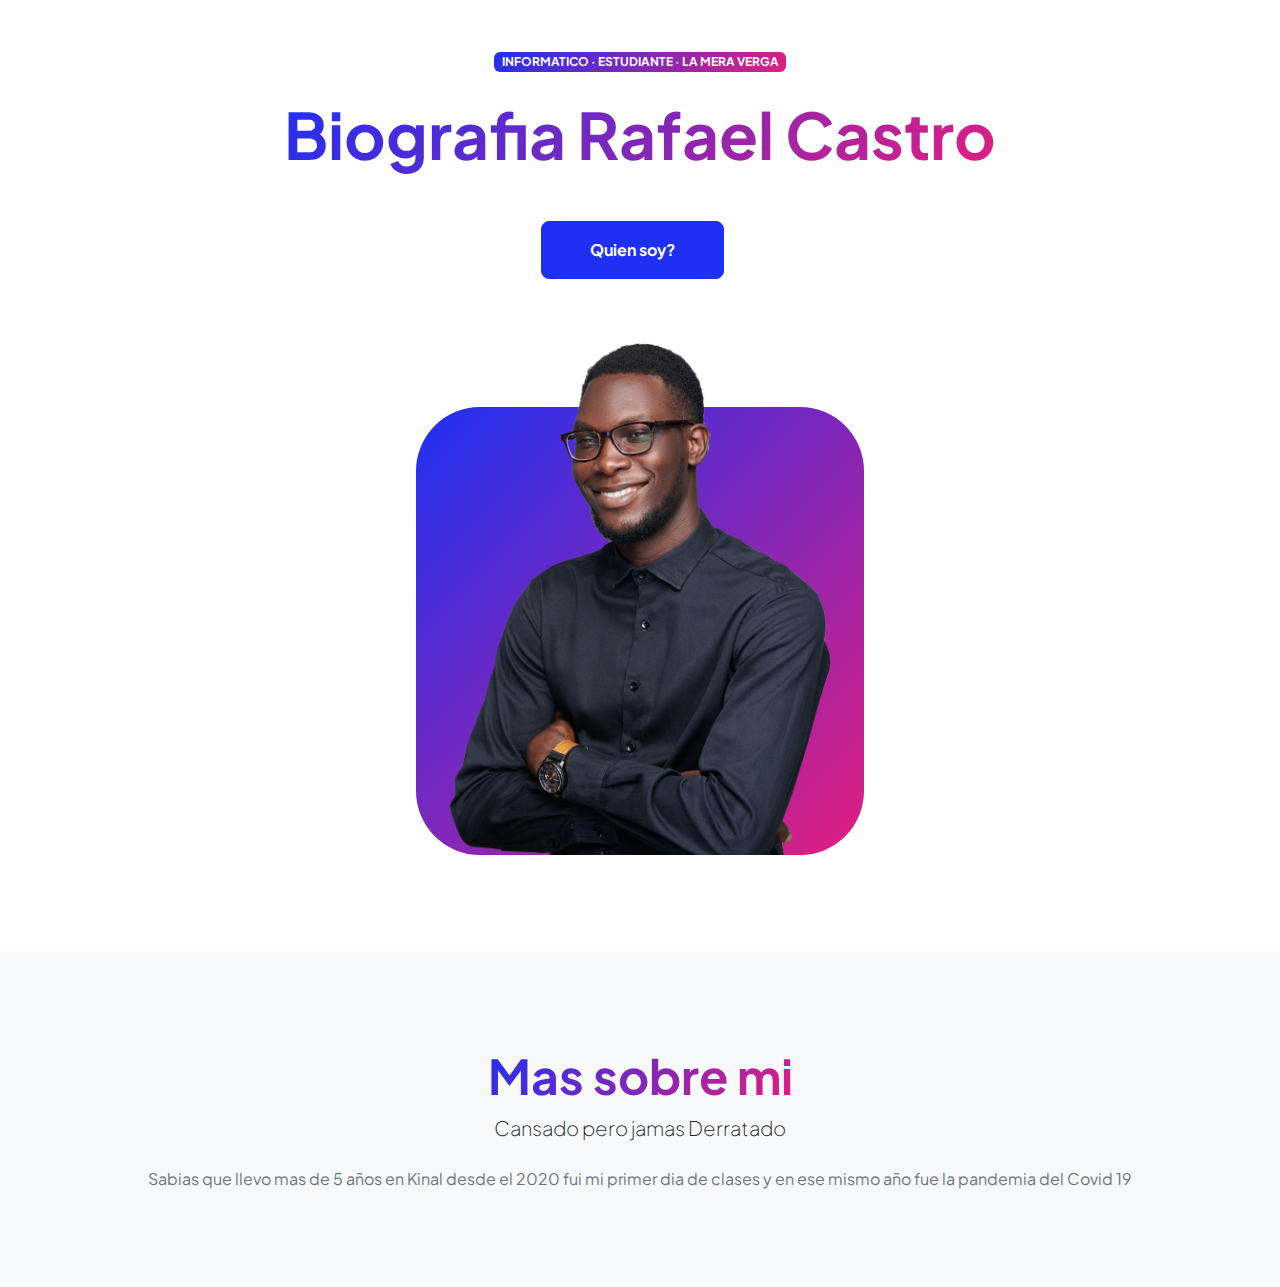
==== index.html @ ca285497 "Se termino la segunda Parte de las Paginas" ====
<!DOCTYPE html>
<html lang="en">
    <head>
        <meta charset="utf-8" />
        <meta name="viewport" content="width=device-width, initial-scale=1, shrink-to-fit=no" />
        <title>Biografia</title>
        <!-- Favicon-->
        <link rel="icon" type="image/x-icon" href="assets/favicon.ico" />
        <!-- Custom Google font-->
        <link rel="preconnect" href="https://fonts.googleapis.com" />
        <link rel="preconnect" href="https://fonts.gstatic.com" crossorigin />
        <link href="https://fonts.googleapis.com/css2?family=Plus+Jakarta+Sans:wght@100;200;300;400;500;600;700;800;900&amp;display=swap" rel="stylesheet" />
        <!-- Bootstrap icons-->
        <link href="https://cdn.jsdelivr.net/npm/bootstrap-icons@1.8.1/font/bootstrap-icons.css" rel="stylesheet" />
        <!-- Core theme CSS (includes Bootstrap)-->
        <link href="css/styles.css" rel="stylesheet" />
    </head>
    <body class="d-flex flex-column h-100">
        <main class="flex-shrink-0">
            <!-- Header-->
            <header class="py-5">
                <div class="container px-5 pb-5">
                    <div class="row gx-5 align-items-center">
                        <div class="col-xxl-5">
                            <!-- Header text content-->
                            <div class="text-center text-xxl-start">
                                <div class="badge bg-gradient-primary-to-secondary text-white mb-4"><div class="text-uppercase">Informatico &middot; Estudiante &middot; La mera verga</div></div>
                                <h1 class="display-3 fw-bolder mb-5"><span class="text-gradient d-inline">Biografia Rafael Castro</span></h1>
                                <div class="d-grid gap-3 d-sm-flex justify-content-sm-center justify-content-xxl-start mb-3">
                                    <a class="btn btn-primary btn-lg px-5 py-3 me-sm-3 fs-6 fw-bolder" href="resume.html">Quien soy?</a>

                                </div>
                            </div>
                        </div>
                        <div class="col-xxl-7">
                            <!-- Header profile picture-->
                            <div class="d-flex justify-content-center mt-5 mt-xxl-0">
                                <div class="profile bg-gradient-primary-to-secondary">
                                    <img class="profile-img" src="assets/profile.png" alt="..." />
                                    <div class="dots-1">
                            </div>
                        </div>
                    </div>
                </div>
            </header>
            <!-- About Section-->
            <section class="bg-light py-5">
                <div class="container px-5">
                    <div class="row gx-5 justify-content-center">
                        <div class="col-xxl-8">
                            <div class="text-center my-5">
                                <h2 class="display-5 fw-bolder"><span class="text-gradient d-inline">Mas sobre mi</span></h2>
                                <p class="lead fw-light mb-4">Cansado pero jamas Derratado</p>
                                <p class="text-muted">Sabias que llevo mas de 5 años en Kinal desde el 2020 fui mi primer dia de clases y en ese mismo año fue la pandemia del Covid 19</p>
                            </div>
                        </div>
                    </div>
                </div>
            </section>
        </main>
        <!-- Bootstrap core JS-->
        <script src="https://cdn.jsdelivr.net/npm/bootstrap@5.2.3/dist/js/bootstrap.bundle.min.js"></script>
        <!-- Core theme JS-->
        <script src="js/scripts.js"></script>
    </body>
</html>
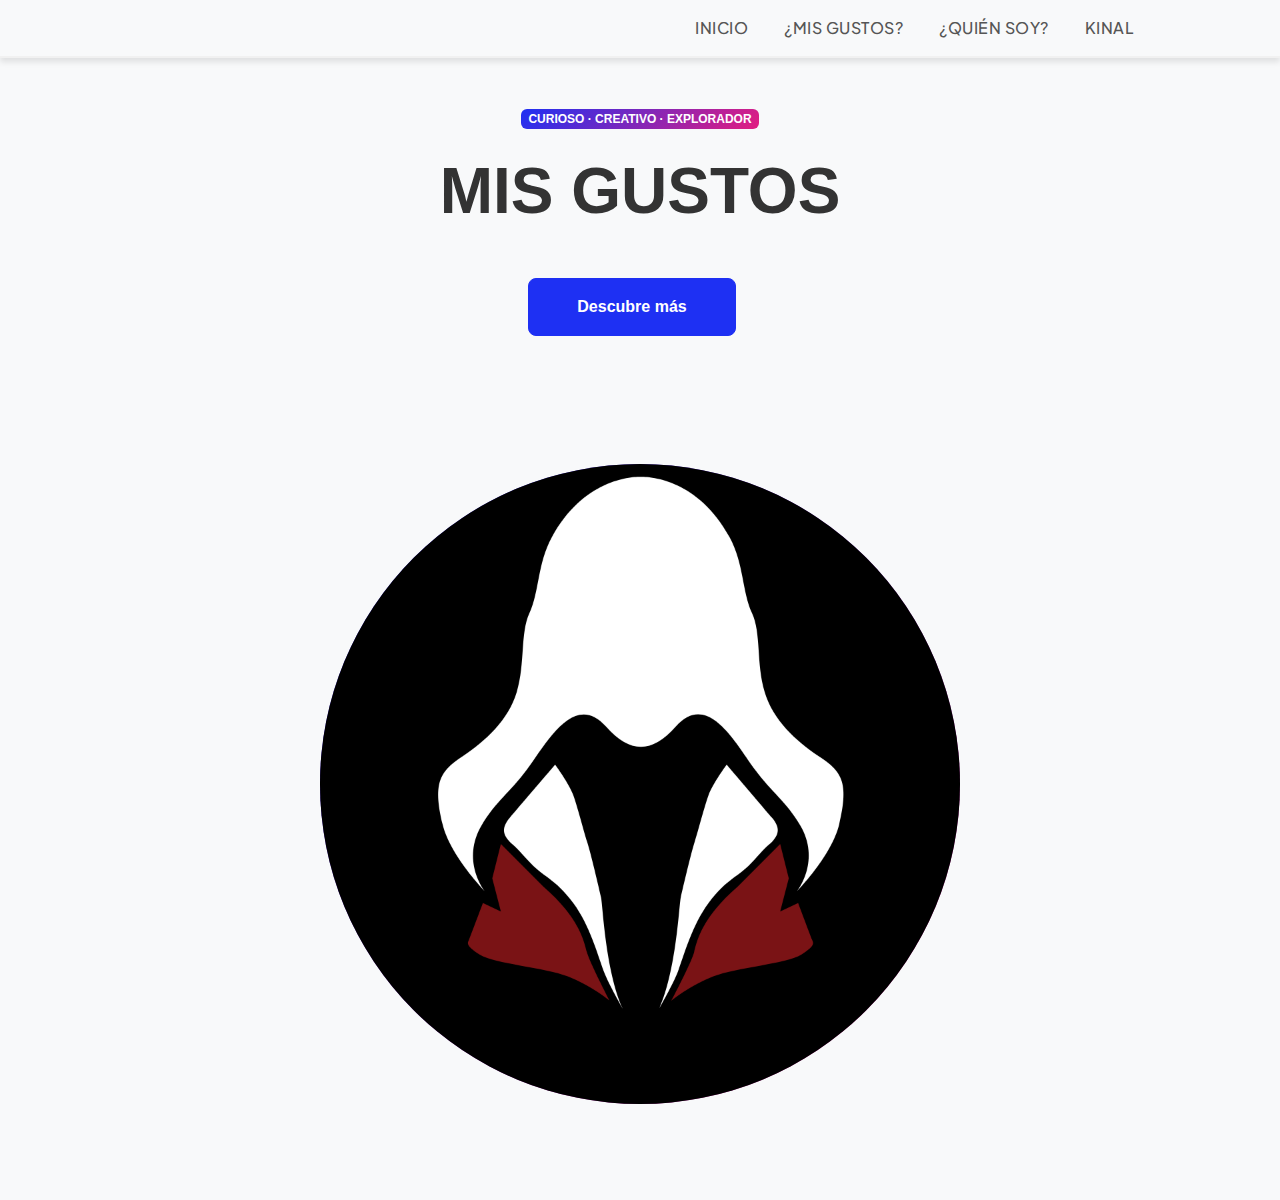
==== commit bf585ec2: "Terminacion de Pagina 1" ====
--- a/index.html
+++ b/index.html
@@ -1,66 +1,89 @@
 <!DOCTYPE html>
 <html lang="en">
-    <head>
-        <meta charset="utf-8" />
-        <meta name="viewport" content="width=device-width, initial-scale=1, shrink-to-fit=no" />
-        <title>Biografia</title>
-        <!-- Favicon-->
-        <link rel="icon" type="image/x-icon" href="assets/favicon.ico" />
-        <!-- Custom Google font-->
-        <link rel="preconnect" href="https://fonts.googleapis.com" />
-        <link rel="preconnect" href="https://fonts.gstatic.com" crossorigin />
-        <link href="https://fonts.googleapis.com/css2?family=Plus+Jakarta+Sans:wght@100;200;300;400;500;600;700;800;900&amp;display=swap" rel="stylesheet" />
-        <!-- Bootstrap icons-->
-        <link href="https://cdn.jsdelivr.net/npm/bootstrap-icons@1.8.1/font/bootstrap-icons.css" rel="stylesheet" />
-        <!-- Core theme CSS (includes Bootstrap)-->
-        <link href="css/styles.css" rel="stylesheet" />
-    </head>
-    <body class="d-flex flex-column h-100">
-        <main class="flex-shrink-0">
-            <!-- Header-->
-            <header class="py-5">
-                <div class="container px-5 pb-5">
-                    <div class="row gx-5 align-items-center">
-                        <div class="col-xxl-5">
-                            <!-- Header text content-->
-                            <div class="text-center text-xxl-start">
-                                <div class="badge bg-gradient-primary-to-secondary text-white mb-4"><div class="text-uppercase">Informatico &middot; Estudiante &middot; La mera verga</div></div>
-                                <h1 class="display-3 fw-bolder mb-5"><span class="text-gradient d-inline">Biografia Rafael Castro</span></h1>
-                                <div class="d-grid gap-3 d-sm-flex justify-content-sm-center justify-content-xxl-start mb-3">
-                                    <a class="btn btn-primary btn-lg px-5 py-3 me-sm-3 fs-6 fw-bolder" href="resume.html">Quien soy?</a>
+<head>
+    <meta charset="utf-8" />
+    <meta name="viewport" content="width=device-width, initial-scale=1, shrink-to-fit=no" />
+    <title>Laboratorio 1</title>
+    <!-- Favicon-->
+    <link rel="icon" type="image/x-icon" href="assets/favicon.ico" />
+    <!-- Custom Google font-->
+    <link rel="preconnect" href="https://fonts.googleapis.com" />
+    <link rel="preconnect" href="https://fonts.gstatic.com" crossorigin />
+    <link href="https://fonts.googleapis.com/css2?family=Plus+Jakarta+Sans:wght@100;200;300;400;500;600;700;800;900&amp;display=swap" rel="stylesheet" />
+    <!-- Bootstrap icons-->
+    <link href="https://cdn.jsdelivr.net/npm/bootstrap-icons@1.8.1/font/bootstrap-icons.css" rel="stylesheet" />
+    <!-- Core theme CSS (includes Bootstrap)-->
+    <link href="css/styles.css" rel="stylesheet" />
+    <style>
+        .profile {
+            width: 700px;
+            height: 650px;
+            overflow: hidden;
+            border-radius: 50%;
+            position: auto;
+        }
 
-                                </div>
+        .profile img {
+            width: 100%;
+            height: 100%;
+            object-fit: cover;
+        }
+    </style>
+</head>
+<body class="d-flex flex-column h-100">
+    <!-- Navbar-->
+    <nav class="navbar navbar-expand-lg navbar-light bg-light">
+        <div class="container px-5">
+            <a class="navbar-brand" href="#"></a>
+            <button class="navbar-toggler collapsed" type="button" data-bs-toggle="collapse" data-bs-target="#navbarNav" aria-controls="navbarNav" aria-expanded="false" aria-label="Toggle navigation">
+                <span class="navbar-toggler-icon"></span>
+            </button>
+            <div class="collapse navbar-collapse" id="navbarNav">
+                <ul class="navbar-nav ms-auto">
+                    <li class="nav-item"><a class="nav-link" href="index.html">Inicio</a></li>
+                    <li class="nav-item"><a class="nav-link" href="Gustos.html">¿Mis gustos?</a></li>
+                    <li class="nav-item"><a class="nav-link" href="projects.html">¿Quién soy?</a></li>
+                    <li class="nav-item"><a class="nav-link" href="contact.html">Kinal</a></li>
+                </ul>
+            </div>
+        </div>
+    </nav>
+    <main class="flex-shrink-0">
+        <!-- Header-->
+        <header class="py-5">
+            <div class="container px-5 pb-5">
+                <div class="row gx-5 align-items-center">
+                    <div class="col-xxl-5">
+                        <!-- Header text content-->
+                        <div class="text-center text-xxl-start">
+                            <div class="badge bg-gradient-primary-to-secondary text-white mb-4">
+                                <div class="text-uppercase">Curioso &middot; Creativo &middot; Explorador</div>
+                            </div>
+                            <h1 class="display-3 fw-bolder mb-5">
+                                <span class="text-gradient d-inline">Mis Gustos</span>
+                            </h1>
+                            <div class="d-grid gap-3 d-sm-flex justify-content-sm-center justify-content-xxl-start mb-3">
+                                <!-- Botón actualizado -->
+                                <a class="btn btn-primary btn-lg px-5 py-3 me-sm-3 fs-6 fw-bolder" href="Gustos.html">Descubre más</a>
                             </div>
                         </div>
-                        <div class="col-xxl-7">
-                            <!-- Header profile picture-->
-                            <div class="d-flex justify-content-center mt-5 mt-xxl-0">
-                                <div class="profile bg-gradient-primary-to-secondary">
-                                    <img class="profile-img" src="assets/profile.png" alt="..." />
-                                    <div class="dots-1">
+                    </div>
+                    <div class="col-xxl-7">
+                        <!-- Header profile picture-->
+                        <div class="d-flex justify-content-center mt-5 mt-xxl-0">
+                            <div class="profile bg-gradient-primary-to-secondary">
+                                <img class="profile-img" src="assets/profile2.png" alt="Mis gustos" />
+                                <div class="dots-1"></div>
                             </div>
                         </div>
                     </div>
                 </div>
-            </header>
-            <!-- About Section-->
-            <section class="bg-light py-5">
-                <div class="container px-5">
-                    <div class="row gx-5 justify-content-center">
-                        <div class="col-xxl-8">
-                            <div class="text-center my-5">
-                                <h2 class="display-5 fw-bolder"><span class="text-gradient d-inline">Mas sobre mi</span></h2>
-                                <p class="lead fw-light mb-4">Cansado pero jamas Derratado</p>
-                                <p class="text-muted">Sabias que llevo mas de 5 años en Kinal desde el 2020 fui mi primer dia de clases y en ese mismo año fue la pandemia del Covid 19</p>
-                            </div>
-                        </div>
-                    </div>
-                </div>
-            </section>
-        </main>
-        <!-- Bootstrap core JS-->
-        <script src="https://cdn.jsdelivr.net/npm/bootstrap@5.2.3/dist/js/bootstrap.bundle.min.js"></script>
-        <!-- Core theme JS-->
-        <script src="js/scripts.js"></script>
-    </body>
+            </div>
+        </header>
+    </main>
+    <!-- Bootstrap core JS-->
+    <script src="https://cdn.jsdelivr.net/npm/bootstrap@5.2.3/dist/js/bootstrap.bundle.min.js"></script>
+    <!-- Core theme JS-->
+    <script src="js/scripts.js"></script>
+</body>
 </html>
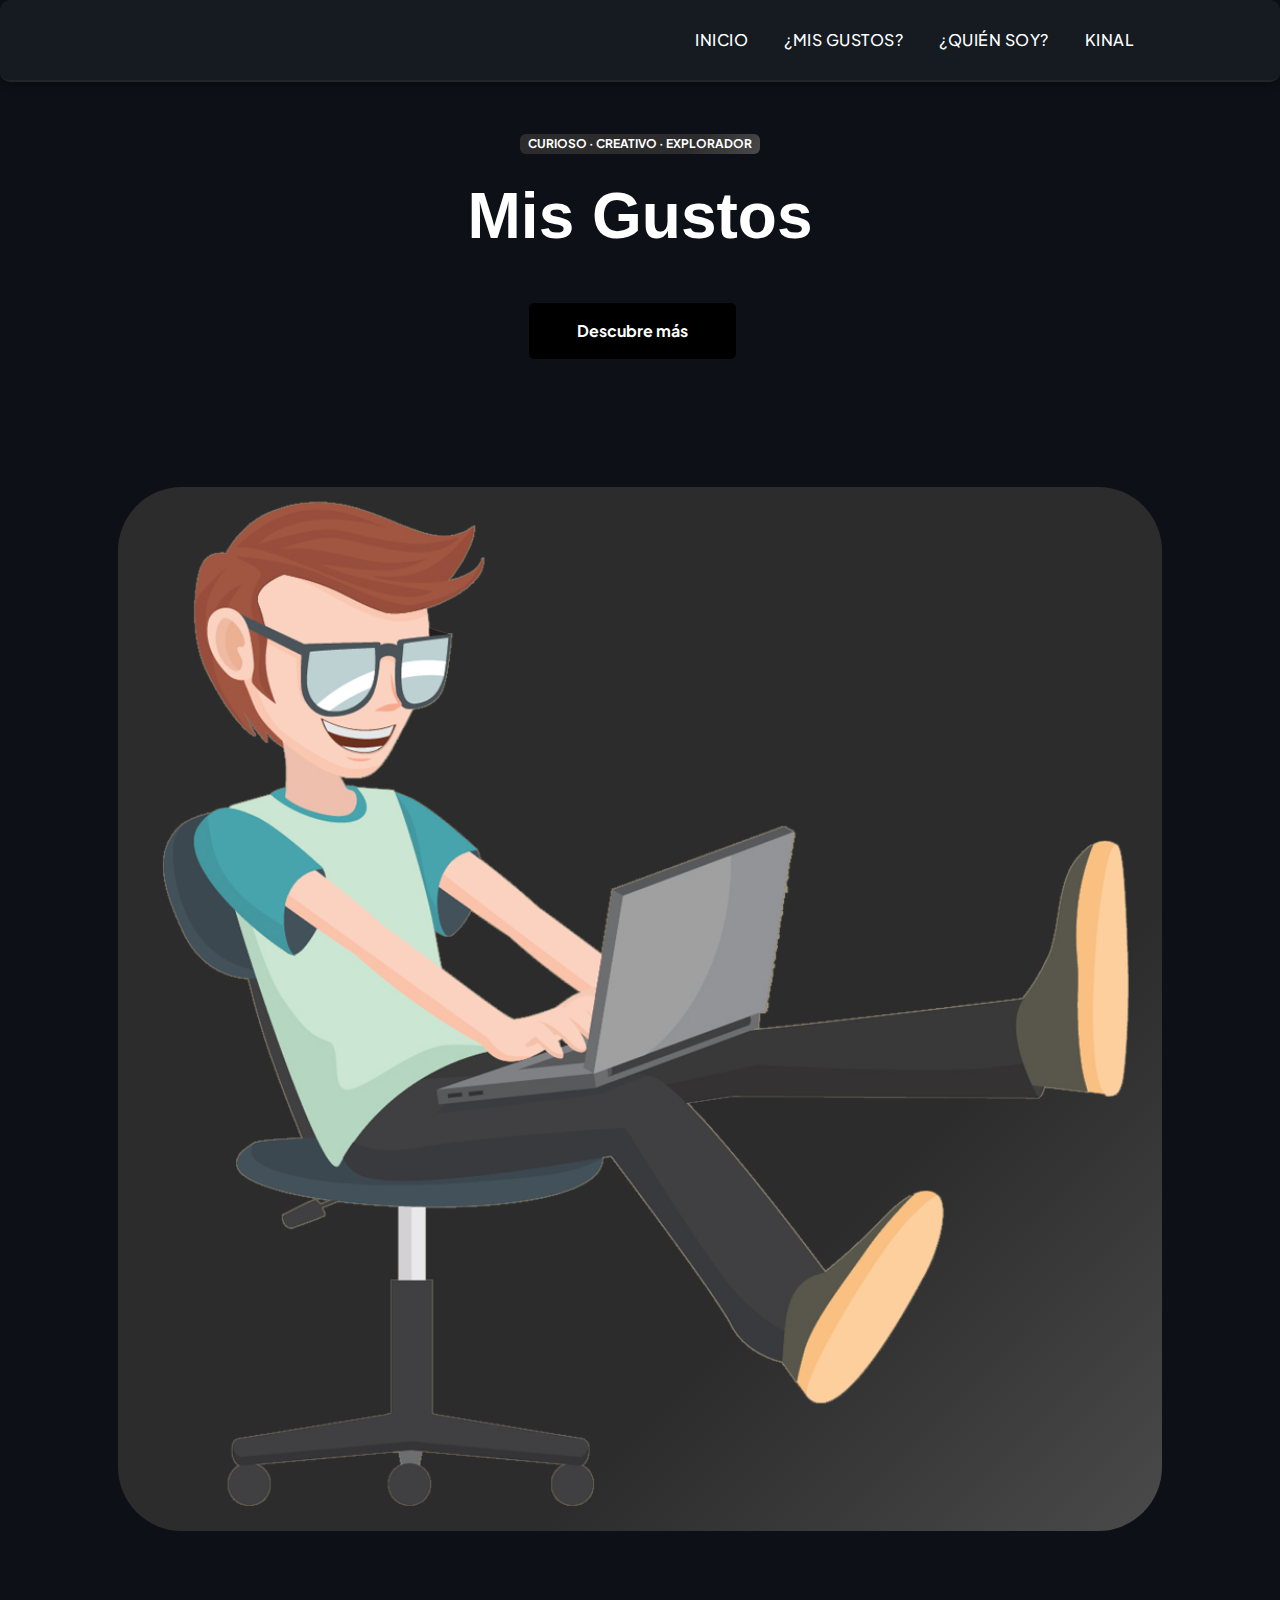
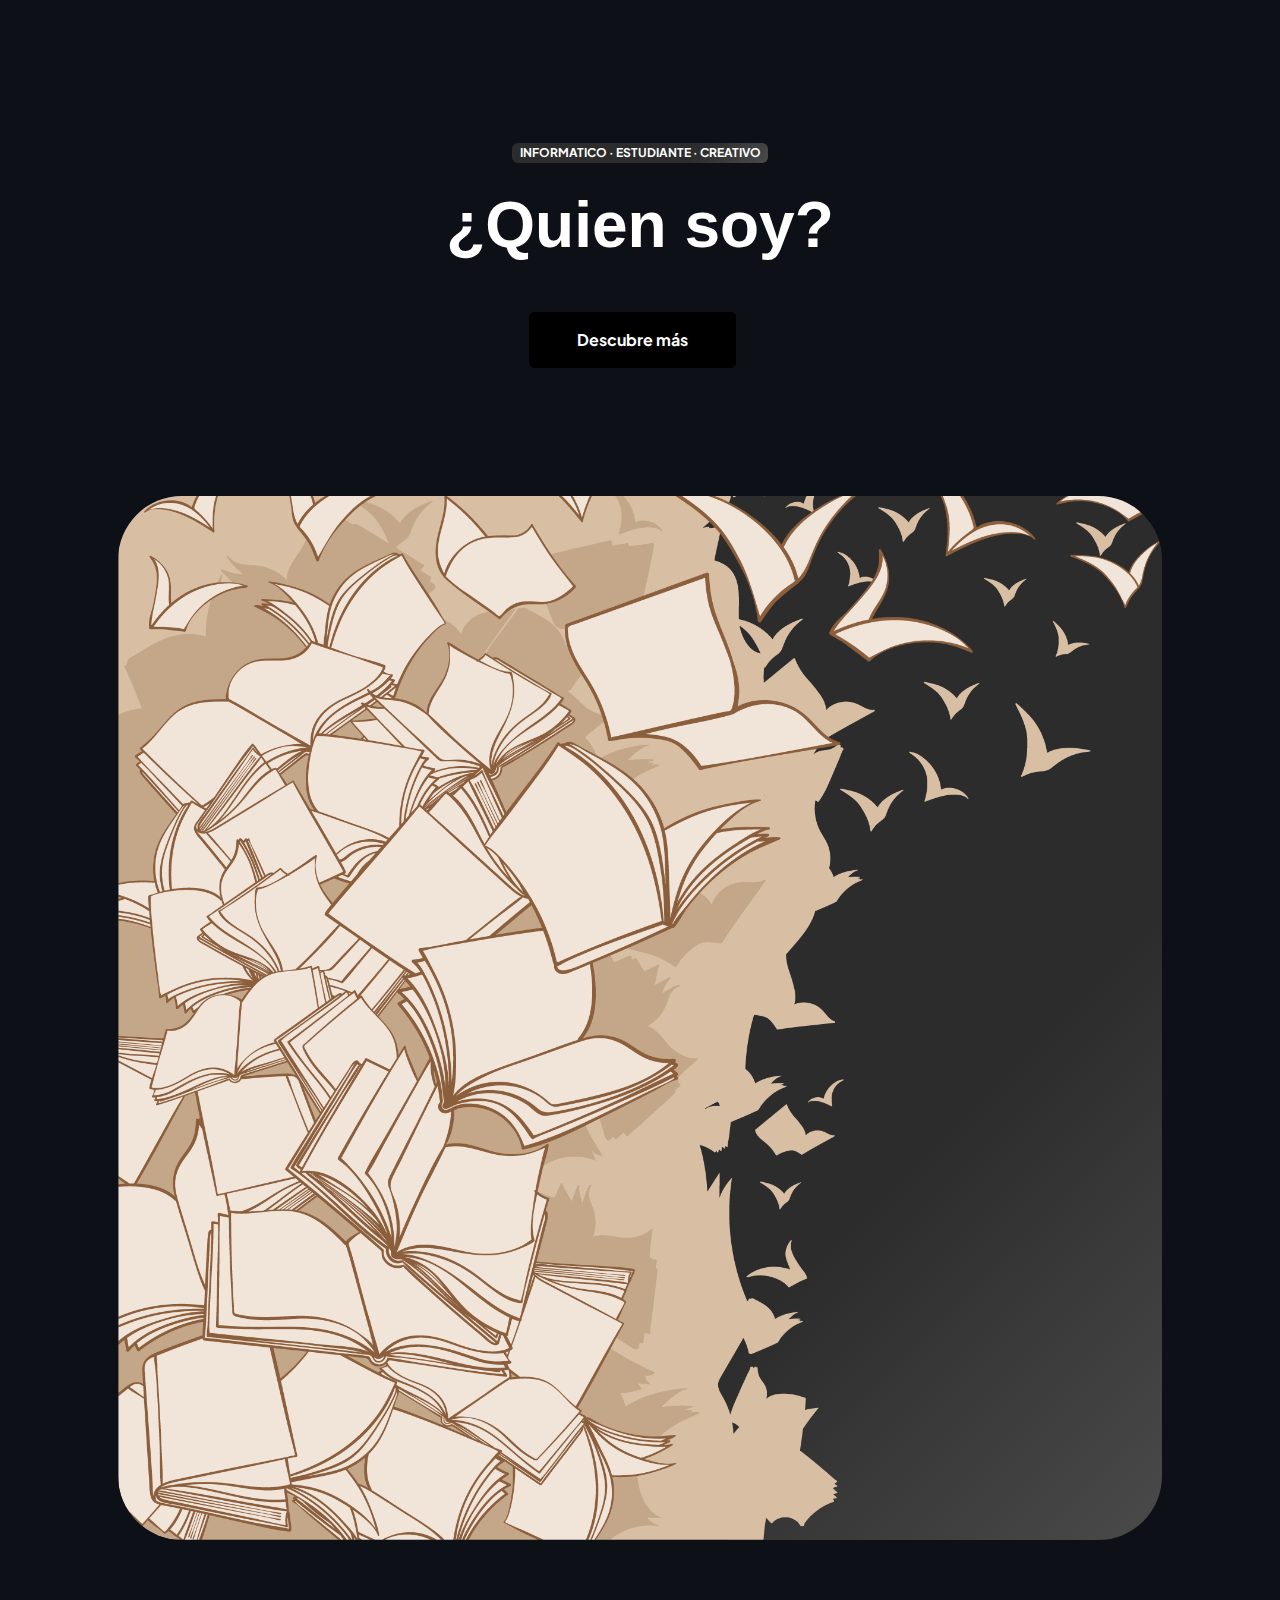
==== commit 1c71d632: "Terminacion de Pagina de KInal" ====
--- a/index.html
+++ b/index.html
@@ -15,20 +15,15 @@
     <!-- Core theme CSS (includes Bootstrap)-->
     <link href="css/styles.css" rel="stylesheet" />
     <style>
-        .profile {
-            width: 700px;
-            height: 650px;
-            overflow: hidden;
-            border-radius: 50%;
-            position: auto;
+        body {
+            font-family: 'Plus Jakarta Sans', sans-serif;
+            color: #5f6368;
         }
-
-        .profile img {
-            width: 100%;
-            height: 100%;
-            object-fit: cover;
+        .navbar .navbar-brand, .navbar .nav-link {
+            color: white;
         }
-    </style>
+        </style>
+    
 </head>
 <body class="d-flex flex-column h-100">
     <!-- Navbar-->
@@ -42,8 +37,8 @@
                 <ul class="navbar-nav ms-auto">
                     <li class="nav-item"><a class="nav-link" href="index.html">Inicio</a></li>
                     <li class="nav-item"><a class="nav-link" href="Gustos.html">¿Mis gustos?</a></li>
-                    <li class="nav-item"><a class="nav-link" href="projects.html">¿Quién soy?</a></li>
-                    <li class="nav-item"><a class="nav-link" href="contact.html">Kinal</a></li>
+                    <li class="nav-item"><a class="nav-link" href="resume.html">¿Quién soy?</a></li>
+                    <li class="nav-item"><a class="nav-link" href="Kinal.html">Kinal</a></li>
                 </ul>
             </div>
         </div>
@@ -80,10 +75,39 @@
                 </div>
             </div>
         </header>
+        <header class="py-5">
+            <div class="container px-5 pb-5">
+                <div class="row gx-5 align-items-center">
+                    <div class="col-xxl-5">
+                        <!-- Header text content-->
+                        <div class="text-center text-xxl-start">
+                            <div class="badge bg-gradient-primary-to-secondary text-white mb-4">
+                                <div class="text-uppercase">Informatico &middot; Estudiante &middot; Creativo</div>
+                            </div>
+                            <h1 class="display-3 fw-bolder mb-5">
+                                <span class="text-gradient d-inline">¿Quien soy?</span>
+                            </h1>
+                            <div class="d-grid gap-3 d-sm-flex justify-content-sm-center justify-content-xxl-start mb-3">
+                                <a class="btn btn-primary btn-lg px-5 py-3 me-sm-3 fs-6 fw-bolder" href="resume.html">Descubre más</a>
+                            </div>
+                        </div>
+                    </div>
+                    <div class="col-xxl-7">
+                        <!-- Header profile picture-->
+                        <div class="d-flex justify-content-center mt-5 mt-xxl-0">
+                            <div class="profile bg-gradient-primary-to-secondary">
+                                <img class="profile-img" src="assets/profile.png" alt="Mis gustos" />
+                                <div class="dots-1"></div>
+                            </div>
+                        </div>
+                    </div>
+                </div>
+            </div>
+        </header>
     </main>
     <!-- Bootstrap core JS-->
     <script src="https://cdn.jsdelivr.net/npm/bootstrap@5.2.3/dist/js/bootstrap.bundle.min.js"></script>
     <!-- Core theme JS-->
     <script src="js/scripts.js"></script>
 </body>
-</html>
+</html>